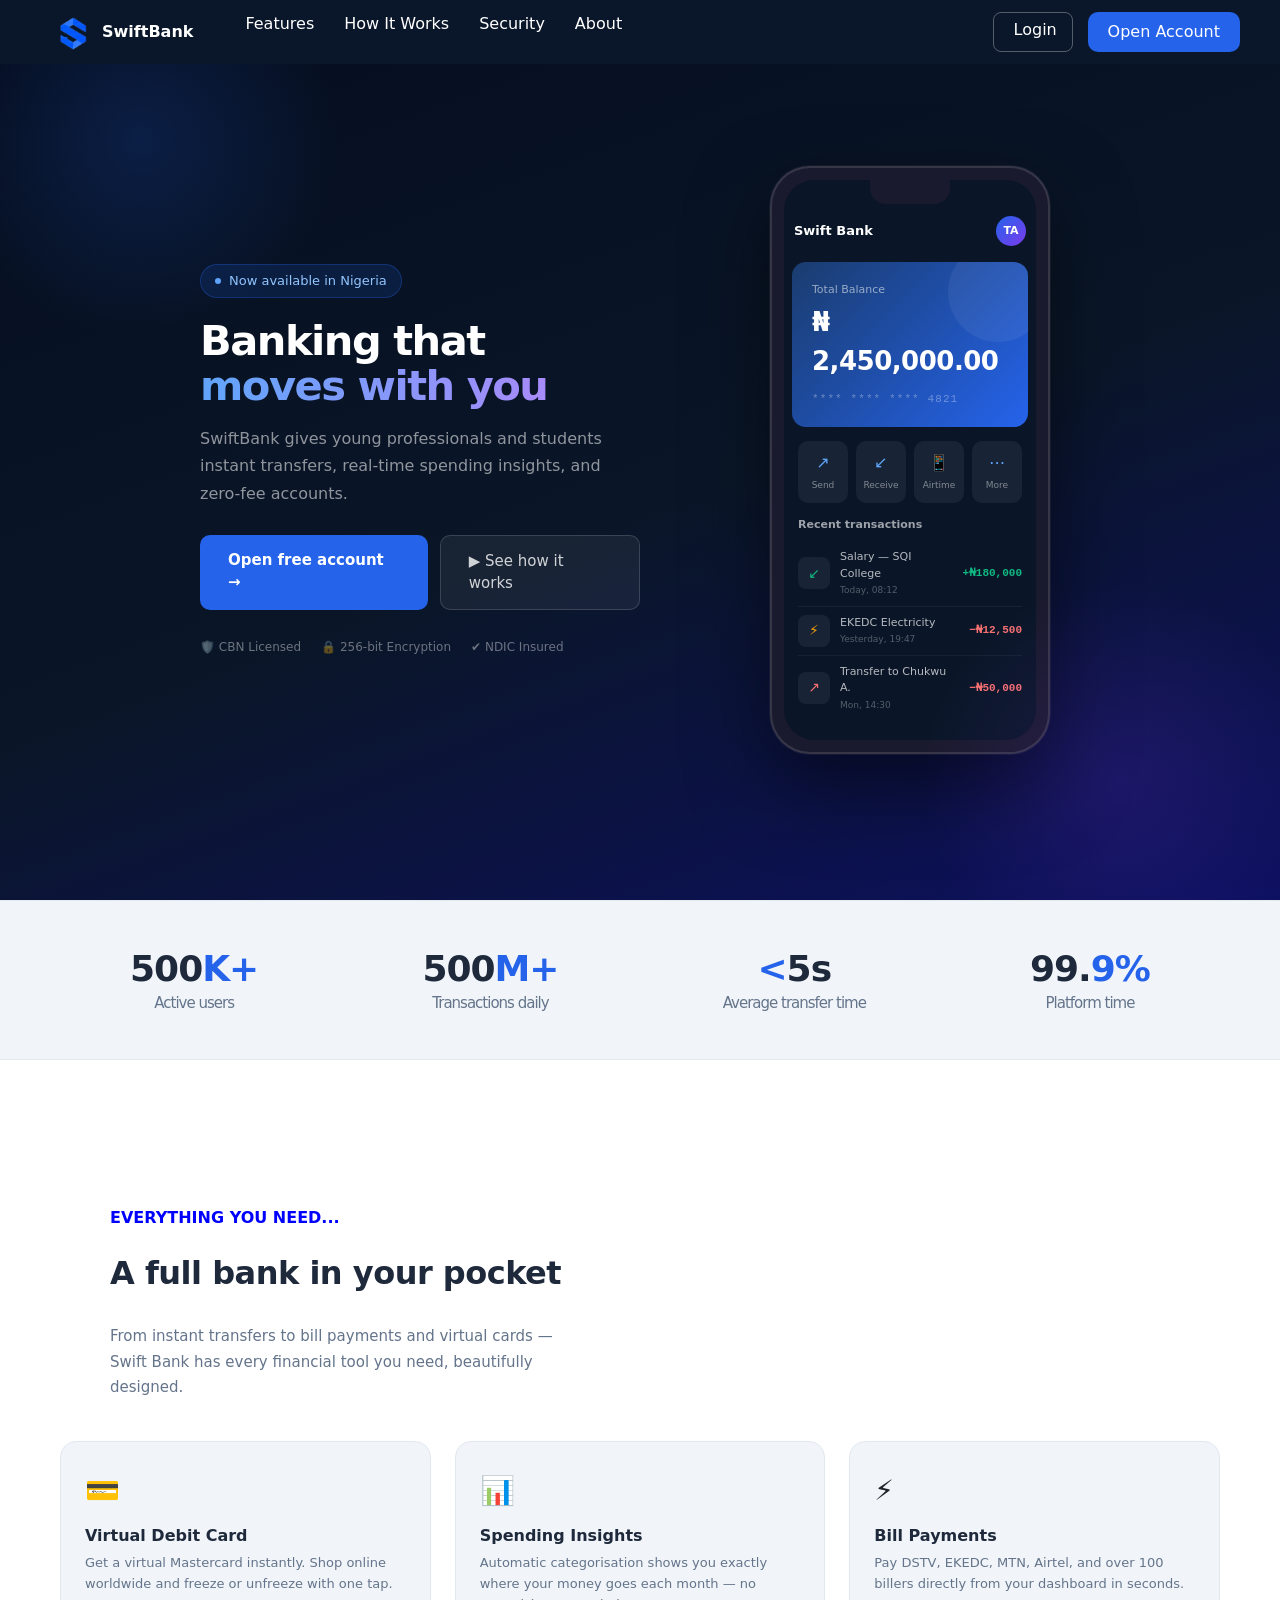
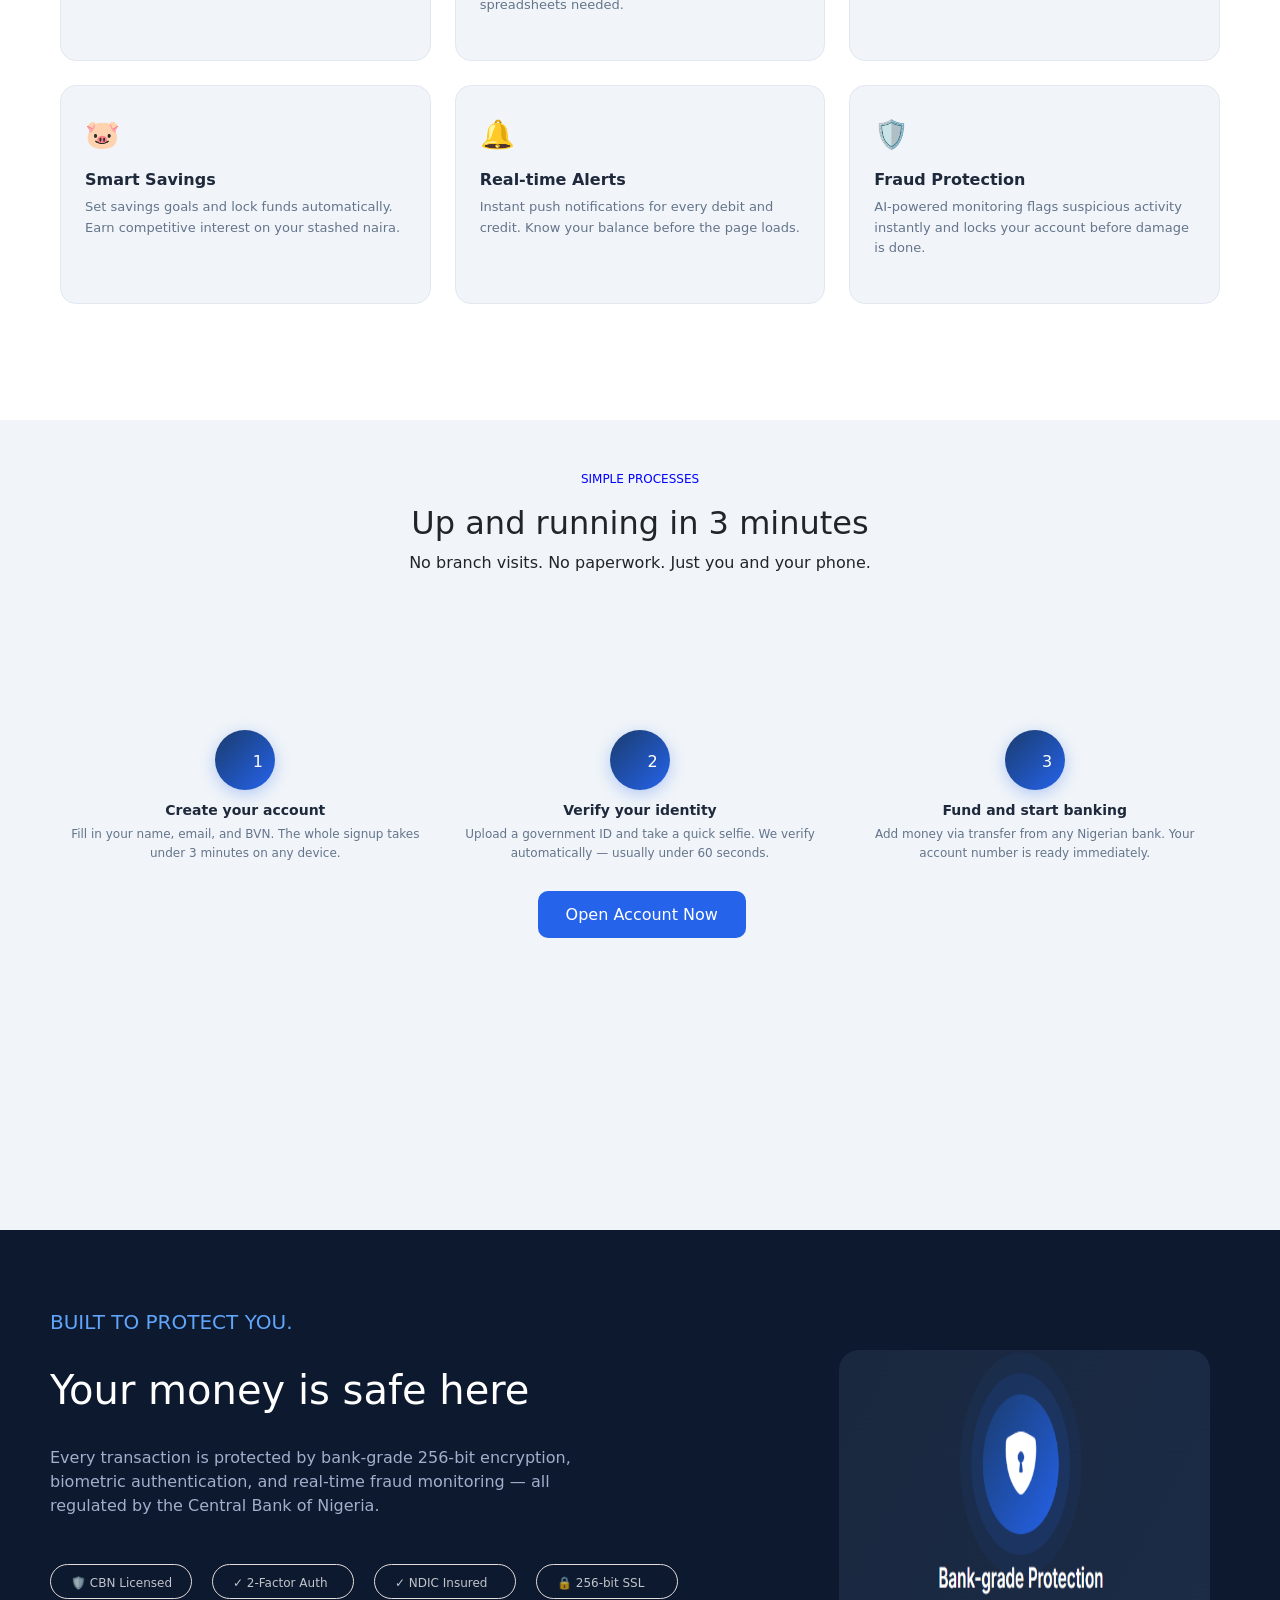
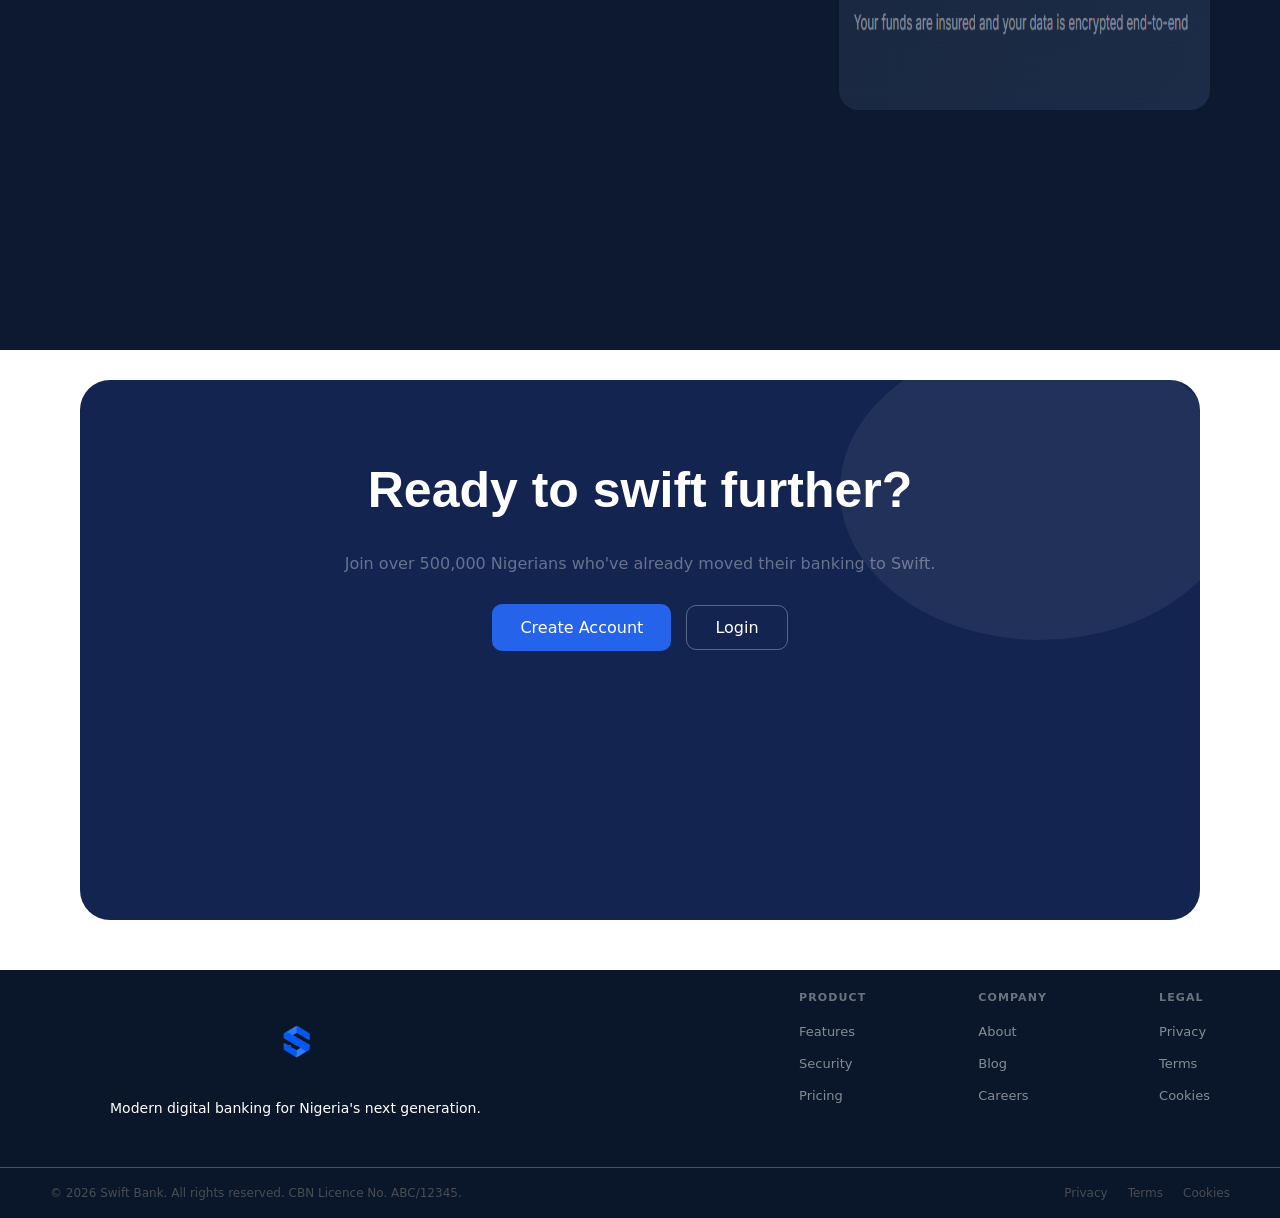
==== index.html @ 0f67ac50 "SwiftBank app with Firebase integration" ====
<!doctype html>
<html lang="en">
  <head>
    <meta charset="UTF-8" />
    <meta name="viewport" content="width=device-width, initial-scale=1.0" />
    <title>Document</title>
    <link rel="stylesheet" href="./CSS/index.css" />
    <link
      href="https://cdn.jsdelivr.net/npm/bootstrap@5.3.8/dist/css/bootstrap.min.css"
      rel="stylesheet"
      integrity="sha384-sRIl4kxILFvY47J16cr9ZwB07vP4J8+LH7qKQnuqkuIAvNWLzeN8tE5YBujZqJLB"
      crossorigin="anonymous"
    />
  </head>
  <body>
    <nav class="nav-head">
      <div class="nav-head1">
        <div class="nav-head2">
          <img src="./Assets/swiftlogo.png" alt="" />
          <span class="name">SwiftBank</span>
        </div>

        <div>
          <ul class="list-head">
            <li class="list">
              <a href="#features">Features</a>
            </li>
            <li class="list">
              <a href="#how">How It Works</a>
            </li>
            <li class="list">
              <a href="#security">Security</a>
            </li>
            <li class="list">
              <a href="#">About</a>
            </li>
          </ul>
        </div>
      </div>
      <div class="navgin">
        <a class="semii-navgin" id="login" href="sign-in.html">Login</a>
        <a class="semi-navgin" href="sign-up.html">Open Account</a>
      </div>
      <button class="hamburger" id="hamburgerBtn">
        <i class="bi bi-list"></i>
      </button>
    </nav>

    <!-- SECTION 1 -->
    <section class="hero" id="home">
      <div class="hero-inner">
        <div class="hero-left">
          <div class="hero-left1">
            <span class="dot"></span> Now available in Nigeria
          </div>
          <h1>Banking that <span class="highlight">moves with you</span></h1>
          <p>
            SwiftBank gives young professionals and students instant transfers,
            real-time spending insights, and zero-fee accounts.
          </p>
          <div class="hero-btns">
            <a href="sign-up.html" class="btn-primary-hero"
              >Open free account →</a
            >
            <a href="#how" class="btn-outline-hero">▶ See how it works</a>
          </div>
          <div class="hero-trust">
            <span>🛡 CBN Licensed</span>
            <span>🔒 256-bit Encryption</span>
            <span>✔ NDIC Insured</span>
          </div>
        </div>

        <div class="hero-right">
          <div class="phone-frame">
            <div class="phone-screen">
              <div class="phone-notch"></div>

              <div class="dp-header">
                <span class="dp-logo">Swift Bank</span>
                <div class="dp-avatar">TA</div>
              </div>

              <div class="dp-balance">
                <div class="dp-bal-label">Total Balance</div>
                <div class="dp-bal-amount">₦ 2,450,000.00</div>
                <div class="dp-bal-acct">**** **** **** 4821</div>
              </div>

              <div class="dash-content">
                <div class="dp-actions">
                  <div class="dp-action">
                    <span class="dp-action-icon">↗</span>
                    <span>Send</span>
                  </div>
                  <div class="dp-action">
                    <span class="dp-action-icon">↙</span>
                    <span>Receive</span>
                  </div>
                  <div class="dp-action">
                    <span class="dp-action-icon">📱</span>
                    <span>Airtime</span>
                  </div>
                  <div class="dp-action">
                    <span class="dp-action-icon">⋯</span>
                    <span>More</span>
                  </div>
                </div>

                <div class="dp-txn-title">Recent transactions</div>

                <div class="dp-txn">
                  <div class="dp-txn-icon green">↙</div>
                  <div class="dp-txn-info">
                    <div class="dp-txn-name">Salary — SQI College</div>
                    <div class="dp-txn-date">Today, 08:12</div>
                  </div>
                  <div class="dp-txn-amt green">+₦180,000</div>
                </div>

                <div class="dp-txn">
                  <div class="dp-txn-icon gold">⚡</div>
                  <div class="dp-txn-info">
                    <div class="dp-txn-name">EKEDC Electricity</div>
                    <div class="dp-txn-date">Yesterday, 19:47</div>
                  </div>
                  <div class="dp-txn-amt red">−₦12,500</div>
                </div>

                <div class="dp-txn">
                  <div class="dp-txn-icon red">↗</div>
                  <div class="dp-txn-info">
                    <div class="dp-txn-name">Transfer to Chukwu A.</div>
                    <div class="dp-txn-date">Mon, 14:30</div>
                  </div>
                  <div class="dp-txn-amt red">−₦50,000</div>
                </div>
              </div>
            </div>
          </div>
        </div>
      </div>
    </section>

    <!-- SECTION 2 -->
    <section class="container1">
      <div>
        500<span class="cont1a">K+</span> <br />
        <small class="how">Active users</small>
      </div>
      <div>
        500<span class="cont1a">M+</span> <br />
        <small class="how">Transactions daily</small>
      </div>
      <div>
        <span class="cont1a"><</span>5s <br />
        <small class="how">Average transfer time</small>
      </div>
      <div>
        99.<span class="cont1a">9%</span> <br />
        <small class="how">Platform time</small>
      </div>
    </section>

    <!-- SECTION 3 -->
    <section id="features" class="container3">
      <div class="container3a">
        <b style="color: blue">EVERYTHING YOU NEED...</b>
        <br /><br />
        <h1>A full bank in your pocket</h1>
        <br />
        <p>
          From instant transfers to bill payments and virtual cards — Swift Bank
          has every financial tool you need, beautifully designed.
        </p>
      </div>
      <br />

      <div class="container3b">
        <div class="container3bb">
          <span class="feat-icon">💳</span>
          <h3>Virtual Debit Card</h3>
          <p>
            Get a virtual Mastercard instantly. Shop online worldwide and freeze
            or unfreeze with one tap.
          </p>
        </div>
        <div class="container3bb">
          <span class="feat-icon">📊</span>
          <h3>Spending Insights</h3>
          <p>
            Automatic categorisation shows you exactly where your money goes
            each month — no spreadsheets needed.
          </p>
        </div>
        <div class="container3bb">
          <span class="feat-icon">⚡</span>
          <h3>Bill Payments</h3>
          <p>
            Pay DSTV, EKEDC, MTN, Airtel, and over 100 billers directly from
            your dashboard in seconds.
          </p>
        </div>
      </div>
      <br />
      <div class="container3b">
        <div class="container3bb">
          <span class="feat-icon">🐷</span>
          <h3>Smart Savings</h3>
          <p>
            Set savings goals and lock funds automatically. Earn competitive
            interest on your stashed naira.
          </p>
        </div>
        <div class="container3bb">
          <span class="feat-icon">🔔</span>
          <h3>Real-time Alerts</h3>
          <p>
            Instant push notifications for every debit and credit. Know your
            balance before the page loads.
          </p>
        </div>
        <div class="container3bb">
          <span class="feat-icon">🛡️</span>
          <h3>Fraud Protection</h3>
          <p>
            AI-powered monitoring flags suspicious activity instantly and locks
            your account before damage is done.
          </p>
        </div>
      </div>
    </section>

    <!-- Section 4 -->
    <section id="how" class="container4">
      <div class="container4-a">
        <p class="smp">SIMPLE PROCESSES</p>
        <h2>Up and running in 3 minutes</h2>
        <p>No branch visits. No paperwork. Just you and your phone.</p>
      </div>

      <div class="steps-wrap">
        <div class="step-item">
          <div class="one"><p>1</p></div>
          <h3>Create your account</h3>
          <small
            >Fill in your name, email, and BVN. The whole signup takes under 3
            minutes on any device.</small
          >
        </div>
        <div class="step-item">
          <div class="one"><p>2</p></div>
          <h3>Verify your identity</h3>
          <small
            >Upload a government ID and take a quick selfie. We verify
            automatically — usually under 60 seconds.</small
          >
        </div>
        <div class="step-item">
          <div class="one"><p>3</p></div>
          <h3>Fund and start banking</h3>
          <small
            >Add money via transfer from any Nigerian bank. Your account number
            is ready immediately.</small
          >
        </div>
      </div>

      <a href="sign-up.html" class="cnt4">Open Account Now</a>
    </section>

    <!-- Section 5 -->
    <section id="security" class="container5">
      <div class="cont5a1">
        <h5 style="color: #60a5fa">BUILT TO PROTECT YOU.</h5>
        <br />
        <h1 style="font-size: 40px">Your money is safe here</h1>
        <br />
        <p>
          Every transaction is protected by bank-grade 256-bit encryption,
          biometric authentication, and real-time fraud monitoring — all
          regulated by the Central Bank of Nigeria.
        </p>
        <div class="cont5a">
          <div class="cont5b">
            <small>🛡 CBN Licensed</small>
          </div>
          <div class="cont5b">
            <small>✓ 2-Factor Auth</small>
          </div>
          <div class="cont5b">
            <small>✓ NDIC Insured</small>
          </div>
          <div class="cont5b">
            <small>🔒 256-bit SSL</small>
          </div>
        </div>
      </div>
      <div class="cont5a2">
        <img src="./Assets/secure.png" alt="" />
      </div>
    </section>

    <!-- Section6     -->
    <section class="container6">
      <div class="cont6a">
        <h1>Ready to swift further?</h1>
        <br />
        <p>
          Join over 500,000 Nigerians who've already moved their banking to
          Swift.
        </p>
      </div>
      <br />
      <div class="ctan">
        <a href="sign-up.html" class="create">Create Account</a>
        <a href="sign-in.html" class="log">Login</a>
      </div>
    </section>

    <!-- FOOT -->
    <footer>
      <div class="foot1">
        <div class="foot1a">
          <img src="./Assets/swiftlogo.png" alt="" />
          <!-- <span class="name">SwiftBank</span> -->
           <br>
          <small>Modern digital banking for Nigeria's next generation.</small>
        </div>
        <div class="footlink">
          <ul class="semi-footlink">
            <p>PRODUCT</p>
            <li><a class="link" href="">Features</a></li>
            <li><a class="link" href="">Security</a></li>
            <li><a class="link" href="">Pricing</a></li>
          </ul>
          <ul class="semi-footlink">
            <p>COMPANY</p>
            <li><a class="link" href="">About</a></li>
            <li><a class="link" href="">Blog</a></li>
            <li><a class="link" href="">Careers</a></li>
          </ul>
          <ul class="semi-footlink">
            <p>LEGAL</p>
            <li><a class="link" href="">Privacy</a></li>
            <li><a class="link" href="">Terms</a></li>
            <li><a class="link" href="">Cookies</a></li>
          </ul>
        </div>
      </div>
  
      <hr />
      <div class="foot2">
        <p>© 2026 Swift Bank. All rights reserved. CBN Licence No. ABC/12345.</p>
        <ul>
          <li><a class="oo" href="">Privacy</a></li>
          <li><a class="oo" href="">Terms</a></li>
          <li><a class="oo" href="">Cookies</a></li>
        </ul>
      </div>
    </footer>

    <script>
      const hamburgerBtn = document.getElementById("hamburgerBtn");
      const navHead = document.querySelector(".nav-head");

      hamburgerBtn.addEventListener("click", () => {
        navHead.classList.toggle("menu-open");
      });
    </script>
  </body>
</html>
---- CSS/index.css ----
*{
  margin: 0;
  padding: 0;
  box-sizing: border-box;
}
.nav-head{
  background-color: #0A172A;
  color: white;
  display: flex;
  align-items: center;
  height: 64px;
  position: fixed;
  top: 0;
  left: 0;
  right: 0;
  z-index: 1000; 
}
.nav-head1{
  display: flex;
  justify-content: center;
  align-items: center;
  gap: 20px;
  margin-left: 50px;
}
.nav-head2 {
  display: flex;
  align-items: center;
  gap: 8px;
}
.nav-head2 img {
  width: 44px;
  height: 44px;
  object-fit: contain;
}
.name {
  color: white;
  font-size: 16px;
  font-weight: 700;
}
.list-head{
  list-style: none;
  display: flex;
  gap: 30px;
}
.list a{
  text-decoration: none;
  color: white;
}
.list a:hover {
  color: rgba(255,255,255,0.8);
  background: rgba(255,255,255,0.07);
  padding: 6px 12px;
  border-radius: 8px;
}
.navgin {
  margin-left: auto;
  margin-right: 40px;
  display: flex;
  /* align-items: center; */
  gap: 10px;
  /* color: white; */
}
.semii-navgin {
  width: 80px;
  height: 40px;
  background: transparent;
  color: white;
  border: 1px solid rgba(255,255,255,0.3);
  border-radius: 8px;
  cursor: pointer;
  text-decoration: none;
  padding: 5px 20px;

  /* padding: auto; */
  /* align-items: center; */
}
.semi-navgin{
  padding: 0 20px;
  width: auto;
  height: 40px;
  background-color: #2563EB;
  border: none;
  border-radius: 10px;
  color: white;
  margin-left: 5px;
  text-decoration: none;
  padding: 8px 20px;

}
.hamburger{
  display: none;
}
@media (max-width: 768px) {
  .hamburger{
    display: block;
    /* margin-right: 16px */
    margin: auto;
  border: none;
  font-size: 24px;
  cursor: pointer;
  padding: 4px;
  }
}

.hero {
  background: linear-gradient(160deg, #040D1E 0%, #0A1628 55%, #0D1060 100%);
  min-height: 100vh;
  display: flex;
  align-items: center;
  position: relative;
  overflow: hidden;
  padding-top: 80px;
  padding-bottom: 60px;
}
.hero::before {
  content: '';
  position: absolute;
  top: -60px; left: -60px;
  width: 400px; height: 400px;
  background: radial-gradient(circle, rgba(37,99,235,0.18) 0%, transparent 70%);
  border-radius: 50%;
  pointer-events: none;
}
.hero::after {
  content: '';
  position: absolute;
  bottom: -80px; right: -40px;
  width: 400px; height: 400px;
  background: radial-gradient(circle, rgba(124,58,237,0.15) 0%, transparent 70%);
  border-radius: 50%;
  pointer-events: none;
}
.hero-inner {
  max-width: 1200px;
  margin: 0 auto;
  padding: 60px 32px;
  display: flex;
  align-items: center;
  gap: 100px;
}
.hero-left{ 
  flex: 1; 
}
.hero-right{ 
  flex: 0 0 340px; 
}
.hero h1 {
  font-size: 2.6rem;
  font-weight: 800;
  color: white;
  line-height: 1.1;
  letter-spacing: -1.5px;
  margin-bottom: 16px;
  max-width: 500px;
}
.hero-left1{
  display: inline-flex;
  align-items: center;
  gap: 8px;
  background: rgba(37,99,235,0.15);
  border: 1px solid rgba(37,99,235,0.3);
  color: #93C5FD;
  font-size: 13px;
  padding: 6px 14px;
  border-radius: 40px;
  margin-bottom: 20px;
}
.dot {
  width: 6px; 
  height: 6px;
  background: #60A5FA;
  border-radius: 50%;
  display: inline-block;
}
.highlight {
  background: linear-gradient(90deg, #60A5FA, #A78BFA);
  -webkit-background-clip: text;
  -webkit-text-fill-color: transparent;
  background-clip: text;
}

.hero p {
  color: rgba(255,255,255,0.55);
  font-size: 16px;
  line-height: 1.7;
  max-width: 460px;
  margin-bottom: 28px;
}
.hero-btns {
  display: flex;
  gap: 12px;
  margin-bottom: 28px;
}
.btn-primary-hero {
  background: #2563EB;
  color: white;
  font-weight: 600;
  font-size: 15px;
  padding: 14px 28px;
  border-radius: 10px;
  text-decoration: none;
  transition: background 0.2s;
}
.btn-primary-hero:hover{ 
  background: #1D4ED8; 
}
.btn-outline-hero {
  background: rgba(255,255,255,0.06);
  border: 1px solid rgba(255,255,255,0.15);
  color: rgba(255,255,255,0.8);
  font-size: 15px;
  padding: 14px 28px;
  border-radius: 10px;
  text-decoration: none;
}
.hero-trust {
  display: flex;
  gap: 20px;
  flex-wrap: wrap;
}
.hero-trust span {
  font-size: 12px;
  color: rgba(255,255,255,0.4);
}
.hero-right {
  overflow: visible;
  display: flex;
  align-items: center;
  justify-content: center;
}
.phone-frame {
  width: 280px;
  max-height: none;
  background: #1a1a2e;
  border-radius: 40px;
  padding: 12px;
  border: 2px solid rgba(255,255,255,0.12);
  box-shadow: 0 0 0 1px rgba(255,255,255,0.05), 0 32px 80px rgba(0,0,0,0.5);
  position: relative;
}
.phone-screen {
  background: #0A1628;
  border-radius: 30px;
  overflow: hidden;
  min-height: 400px;
  position: relative;
}
.phone-notch {
  width: 80px;
  height: 24px;
  background: #1a1a2e;
  border-radius: 0 0 16px 16px;
  margin: 0 auto 12px;
}
.dash-content {
  padding: 0 14px 20px;
}
.dp-header {
  display: flex;
  justify-content: space-between;
  align-items: center;
  margin-bottom: 16px;
}
.dp-logo {
  font-size: 13px;
  font-weight: 700;
  color: white;
  padding-left: 10px;
}
.dp-avatar {
  width: 30px;
  height: 30px;
  border-radius: 50%;
  background: linear-gradient(135deg, #2563eb, #7c3aed);
  display: flex;
  align-items: center;
  justify-content: center;
  font-size: 11px;
  font-weight: 600;
  color: white;
  margin-right: 10px;
}
.dp-balance {
  background: linear-gradient(135deg, #1a3c6e 0%, #2563eb 100%);
  border-radius: 14px;
  padding: 20px;
  margin: 0 8px 14px 8px;
  position: relative;
  overflow: hidden;
}
.dp-balance::after {
  content: '';
  position: absolute;
  top: -20px; right: -20px;
  width: 100px; height: 100px;
  border-radius: 50%;
  background: rgba(255, 255, 255, 0.06);
}
.dp-bal-label {
  font-size: 11px;
  color: rgba(255, 255, 255, 0.55);
  margin-bottom: 4px;
}
.dp-bal-amount {
  font-size: 26px;
  font-weight: 700;
  color: white;
  letter-spacing: -0.5px;
}
.dp-bal-acct {
  font-size: 11px;
  color: rgba(255, 255, 255, 0.35);
  margin-top: 10px;
  font-family: monospace;
  letter-spacing: 0.1em;
}
.dp-actions {
  display: grid;
  grid-template-columns: repeat(4, 1fr);
  gap: 8px;
  margin-bottom: 14px;
}
.dp-action {
  background: rgba(255, 255, 255, 0.06);
  border-radius: 10px;
  padding: 10px 6px;
  text-align: center;
  display: flex;
  flex-direction: column;
  align-items: center;
  gap: 4px;
}
.dp-action-icon {
  font-size: 16px;
  color: #60a5fa;
  display: block;
}
.dp-action span:last-child {
  font-size: 9px;
  color: rgba(255, 255, 255, 0.45);
}
.dp-txn-title {
  font-size: 11px;
  font-weight: 600;
  color: rgba(255, 255, 255, 0.6);
  margin-bottom: 8px;
}
.dp-txn {
  display: flex;
  align-items: center;
  gap: 10px;
  padding: 8px 0;
  border-bottom: 1px solid rgba(255, 255, 255, 0.05);
}
.dp-txn:last-child {
  border-bottom: none;
}
.dp-txn-icon {
  width: 32px;
  height: 32px;
  border-radius: 8px;
  background: rgba(255, 255, 255, 0.06);
  display: flex;
  align-items: center;
  justify-content: center;
  font-size: 14px;
  flex-shrink: 0;
}
.dp-txn-icon.green { 
  color: #10b981; 
}
.dp-txn-icon.red{ 
  color: #f87171; 
}
.dp-txn-icon.gold{ 
  color: #f59e0b; 
}
.dp-txn-info{ 
  flex: 1; 
}
.dp-txn-name {
  font-size: 11px;
  color: rgba(255, 255, 255, 0.7);
}
.dp-txn-date {
  font-size: 9px;
  color: rgba(255, 255, 255, 0.3);
  margin-top: 2px;
}
.dp-txn-amt {
  font-size: 11px;
  font-weight: 600;
  font-family: monospace;
  flex-shrink: 0;
}
.dp-txn-amt.green{ 
  color: #10b981; 
}
.dp-txn-amt.red{ 
  color: #f87171; 
}

.container1 {
  display: flex;
  justify-content: space-around;
  align-items: center;
  text-align: center;
  background: #F1F5F9;
  border-top: 1px solid #E2E8F0;
  border-bottom: 1px solid #E2E8F0;
  padding: 48px 24px;
  flex-wrap: wrap;
  gap: 24px;
  padding: 48px 60px;
}
.container1 div {
  font-size: 36px;
  font-weight: 800;
  color: #1E293B;
  letter-spacing: -1px;
  line-height: 1.1;
}
.cont1a {
  color: #2563EB;
}
.how {
  display: block;
  font-size: 15px;
  font-weight: 400;
  color: #64748B;
  margin-top: 6px;
}

.container3{
  height: auto;
}
.container3a{
  margin-top: 50px;
  margin-left: 50px;
}
.container3a p{
  width: 42%;
}
 .container3 {
  padding: 96px 60px;
  background: white;
}
.container3a h1 {
  font-size: 32px;
  font-weight: 800;
  color: #1E293B;
  letter-spacing: -0.5px;
  max-width: 500px;
}
.container3a p {
  font-size: 15px;
  color: #64748B;
  max-width: 500px;
  line-height: 1.7;
}
.container3b {
  display: grid;
  grid-template-columns: repeat(3, 1fr);
  gap: 24px;
}

.container3bb {
  background: #F1F5F9;
  border: 1px solid #E2E8F0;
  border-radius: 16px;
  padding: 28px 24px;
  transition: all 0.25s;
  position: relative;
  overflow: hidden;
}

.container3bb:hover {
  transform: translateY(-4px);
  box-shadow: 0 8px 32px rgba(37,99,235,0.15);
  border-color: transparent;
  background: white;
}
.feat-icon {
  font-size: 28px;
  display: block;
  margin-bottom: 14px;
}
.container3bb h3 {
  font-size: 16px;
  font-weight: 600;
  color: #1E293B;
  margin-bottom: 8px;
}
.container3bb p {
  font-size: 13px;
  color: #64748B;
  line-height: 1.6;
}
@media (max-width: 768px) {
  .container3b {
    grid-template-columns: 1fr;
    
  }
  .container3bb:hover{
    transform: translateY(-3px);
    box-shadow: 0 8px 32px rgba(37,99,235,0.15);
    border-color: transparent;
    border: 2px solid blue;
    background: white;
  }
}

.container4{
  height: 90vh;
  background-color: #F1F5F9;
  margin-top: 10px;
}
.container4-a{
  height: 30vh;
  margin-top: 20px;
  text-align: center;
}
.smp{
  padding-top: 50px;
  color: blue;
  font-size: 12px;
}
.one{
  width: 60px;
  height: 60px;
  border-radius: 50%;
  background: linear-gradient(135deg, #1A3C6E, #2563EB);
  box-shadow: 0 4px 16px rgba(37,99,235,0.3); 
}
.steps-wrap {
  display: flex;
  justify-content: space-evenly;
  align-items: flex-start;
  padding: 40px 60px;
  gap: 24px;
}
.step-item {
  display: flex;
  flex-direction: column;
  align-items: center;
  text-align: center;
  flex: 1;
}
.step-item h3 {
  font-size: 14px;
  font-weight: 600;
  color: #1E293B;
  margin: 12px 0 6px;
}
.step-item small {
  font-size: 12px;
  color: #64748B;
  line-height: 1.6;
}
@media (max-width: 768px) {
  .steps-wrap {
    flex-direction: column;
    align-items: center;
    padding: 24px 20px;
    gap: 32px;
  }

  .step-item {
    width: 100%;
    max-width: 320px;
  }
}
.one p{
  padding: 20px 0 0 25px;
  color: white;
}
/* .bibi small{
  display: block;
  font-size: 12px;
  color: #64748B;
  margin-top: 6px;
  font-weight: 400;
  line-height: 1.6;
} */
.cnt4{
  margin: 50px 0 0 42%;
  width: 25%;
  height: 40px;
  border-radius: 10px;
  background-color: #2563EB;
  color: white;
  border: none;
  text-decoration: none;
  padding: 14px 28px;
}

.container5{
  height: 80vh;
  background-color: #0C192E;
  color: white;
  display: flex;
}
.cont5a1{
  padding: 80px 0 0 50px;
}
.cont5a1 p{
  width: 70%;
  color: #a3aecc;
}
.cont5a{
  display: flex;
  gap: 20px;
  padding-top: 30px;
  color: rgb(122, 120, 120);
}
.cont5b{
  width: 18%;
  height: 35px;
  border-radius: 20px;
  border: 1px solid rgb(229, 219, 219);
  padding: 5px 0 0 20px;
}
.cont5b small {
  color: rgba(255,255,255,0.75);
  font-size: 12px;
}
.cont5a2{
  width: 50%;
  height: 40vh;
  margin: 120px 70px 0 0;
}
.cont5a2 img{
  width: 100%;
  height: 40vh;
  border-radius: 20px;
  cursor: cell;
}

.container6{
  height: 60vh;
  background-color: #132450;
  color: white;
  margin: 30px 80px 50px 80px;
  border-radius: 30px;
  text-align: center;
  position: relative;
  overflow: hidden;
}
.container6::after {
  content: '';
  position: absolute;
  top: -40px; right: -40px;
  width: 400px; height: 300px;
  border-radius: 50%;
  background: rgba(255, 255, 255, 0.06);
}
.cont6a h1{
  padding-top: 80px;
  font-weight: 800;
  font-size: 50px;
  font-family: 'Inter', sans-serif;
}
.cont6a p{
  text-align: center;
  color: #68728D;
}
.create{
  width: 200px;
  height: 40px;
  border-radius: 10px;
  border: none;
  background-color: #2563EB;
  color: white;
  text-decoration: none;
  padding: 14px 28px;
}
.log{
  width: 90px;
  height: 8vh;
  background-color: transparent;
  color: white;
  border: 1px solid rgba(255,255,255,0.3);
  border-radius: 10px;
  margin-left: 10px;
  padding: 12px 28px;
  cursor: pointer;
  text-decoration: none;
}

footer{
  background-color: #0A172A;
  color: white;
}
.foot1{
  margin: 0 70px 0 50px;
  display: flex;
  justify-content: space-between;
  align-items: center;
}
.foot1 > div:first-child {
  display: flex;
  flex-direction: column;
  gap: 6px;
}
.foot1a{
  display: flex;
  align-items: center;
  gap: 10px;
  padding: 48px 60px 32px;
}
.foot1a img {
  width: 44px;
  height: 44px;
  object-fit: contain;
}
.foot-tagline{
  font-size: 12px;
}
.footlink{
  display: flex;
  gap: 80px;
  align-items: center;
  /* padding-top: 20px; */
}
.semi-footlink p{
  color: rgba(255,255,255,0.4);
  font-size: 11px;
  font-weight: 600;
  letter-spacing: 0.1em;
  margin-bottom: 12px;
}
.semi-footlink li {
  margin-bottom: 8px;
  list-style: none;
}
.link {
  color: rgba(255,255,255,0.5);
  font-size: 13px;
  text-decoration: none;
  transition: color 0.2s;
}
.link:hover {
  color: white;
}
.foot2{
    display: flex;
    justify-content: space-between;
    align-items: center;
    padding-left: 50px;
    /* padding-top: 40px; */
    font-size: 12px;
}
.foot2 p{
    color: #484C54;
}
.foot2 ul{
    list-style: none;
    display: flex;
    gap: 20px;
    padding-right: 50px;
    /* color: #484C54; */
}
.oo{
    text-decoration: none;
    color: #484C54;
}

@media (max-width: 768px) {
  html, body {
  overflow-x: hidden;
}

  .list-head {
    display: none;
  }

  .nav-inner,
  .nav-head1 {
    padding: 0 16px;
  }

  .hero,
  .container {
    padding: 100px 20px 60px;
  }

  .hero h1,
  .container h1 {
    font-size: 2rem;
    line-height: 1.25;
  }

  .hero p,
  .container p {
    font-size: 14px;
  }

  .hero-btns,
  .container > div:has(button) {
    flex-direction: column;
    width: 100%;
  }

  .btn-primary-hero,
  .btn-outline-hero,
  .open-acct {
    width: 100%;
    text-align: center;
    justify-content: center;
  }

}

@media (max-width: 768px) {
  .navgin {
    display: none;
  }

  .nav-head.menu-open .list-head,
  .nav-head.menu-open .navgin {
    display: flex;
  }

  .nav-head.menu-open .list-head {
    flex-direction: column;
    position: absolute;
    top: 64px;
    left: 0;
    right: 0;
    background: #0A172A;
    /* background-color: transparent; */
    opacity: 0.9;
    border-top: 1px solid #1D4ED8;
    border-radius: 50px;
    padding: 20px;
    gap: 16px;
    z-index: 999;
    text-align: center;
  }
  
  .nav-head.menu-open .navgin {
    flex-direction: column;
    position: absolute;
    border-bottom: 1px solid #1D4ED8;
    border-radius: 50px;
    opacity: 0.9;
    /* top: calc(64px + 220px); */
    top: calc(64px + 150px);
    left: 0;
    right: 0;
    background: #0A172A;
    padding: 0 20px 20px;
    gap: 10px;
    margin: 0;
    z-index: 999;
  }
}

@media (max-width: 768px) {

  .hero-inner,
  .container {
    flex-direction: column;
  }

  .hero-right,
  .phone-frame {
    width: 100%;
    max-width: 280px;
    margin: 40px auto 0;
  }

  .hero-left {
    width: 100%;
  }

}

@media (max-width: 768px) {

  .hero-right,
  .phone-frame {
    display: none;
  }

}
@media (max-width: 768px) {
  .container1 {
    display: none;
  }
}
@media (max-width: 768px) {
  .container3{
    width: auto;
  }
  .container3a{
    margin-left: 0;
    width: 100%;
    font-size: 18px;
  }
  .container3a b{
    font-size: 16px;
  }
  .container3a p{
    width: 100%;
    font-size: 15px;
  }

}

@media (max-width: 768px) {

  .container4-a h2, p{
    font-size: 14px;
  }
  .steps,
  .container4-c {
    grid-template-columns: 1fr;
    flex-direction: column;
    gap: 32px;
  }

  .container4-b {
    flex-direction: column;
    gap: 32px;
  }

  .step,
  .bibi {
    padding: 0 16px;
  }
  .cnt4{
    width: 150px;
    margin: 0 0 20px 80px;
  }

}


@media (max-width: 768px) {

  .container4,
  .container5{
    height: auto;
    min-height: auto;
  }

  .container5 {
    flex-direction: column;
  }
  .cont5a1 p{
    width: 80%;
  }
  .cont5b{
    display: none;
    /* width: 25%;
    font-size: 10px;
    display: flex;
    justify-content: center;
    align-items: center; */
  }
  .cont5a2 {
    width: 100%;
    height: auto;
    margin: 30px 0;
  }

  .cont5a2 img {
    width: 80%;
    height: auto;
    margin-left: 30px;
  }

}

@media (max-width: 768px) {
  .container6{
    height: auto;
    width: 90%;
    margin-left: 15px;

  }
  .cont6a h1{
    font-size: 30px;
  }
  .cont6a p{
    padding: 0 20px 0 20px;
    font-size: 14px;
  }
  .ctan{
    display: grid;
    justify-content: center;
    align-items: center;
    
  }
  .create{
    width: 120px;
    margin-top: 10px;
    margin-left: 10px;
  }
  .log{
    width: 120px;
    margin-top: 10px;
    margin-bottom: 30px;

  }
}

@media (max-width: 768px) {
  footer{
    height: auto;
    min-height: auto;
    width: 100%;
  }
  .foot1a{
    /* width: auto; */
    margin: 0;

  }
}
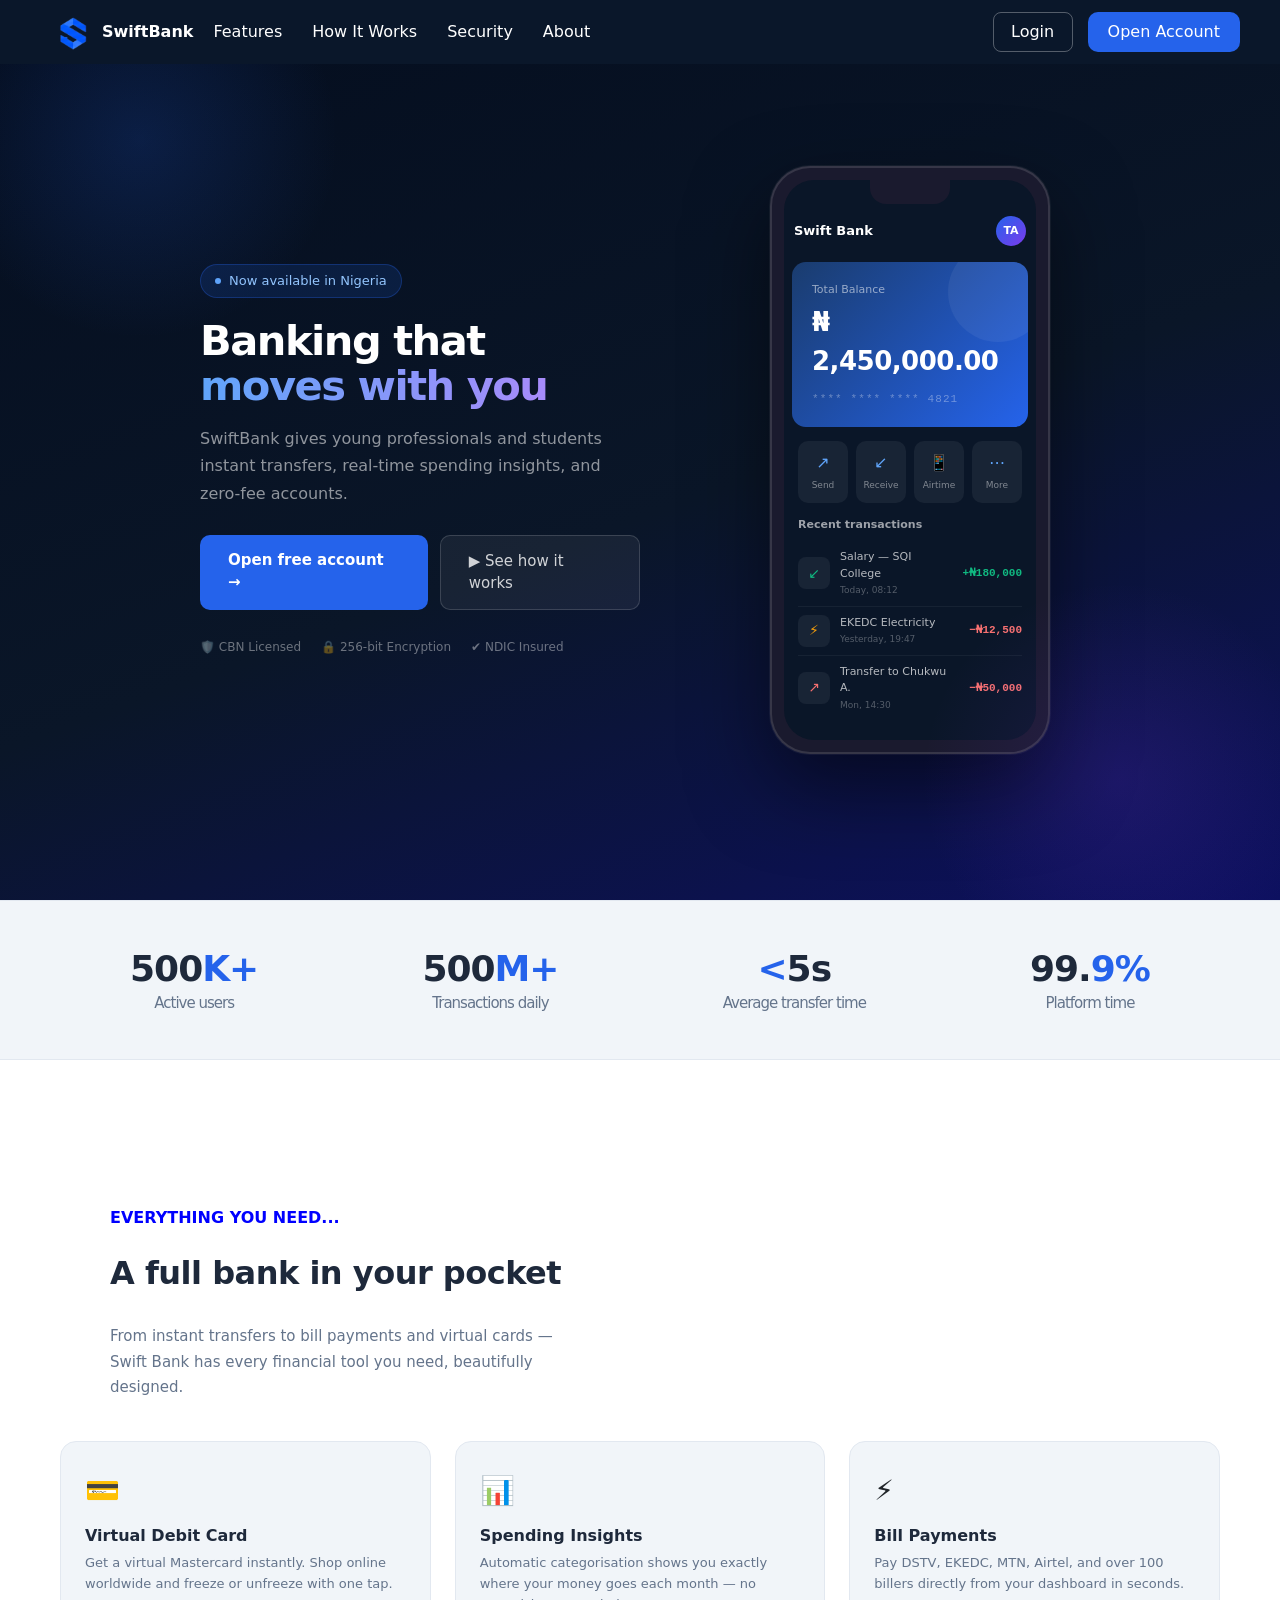
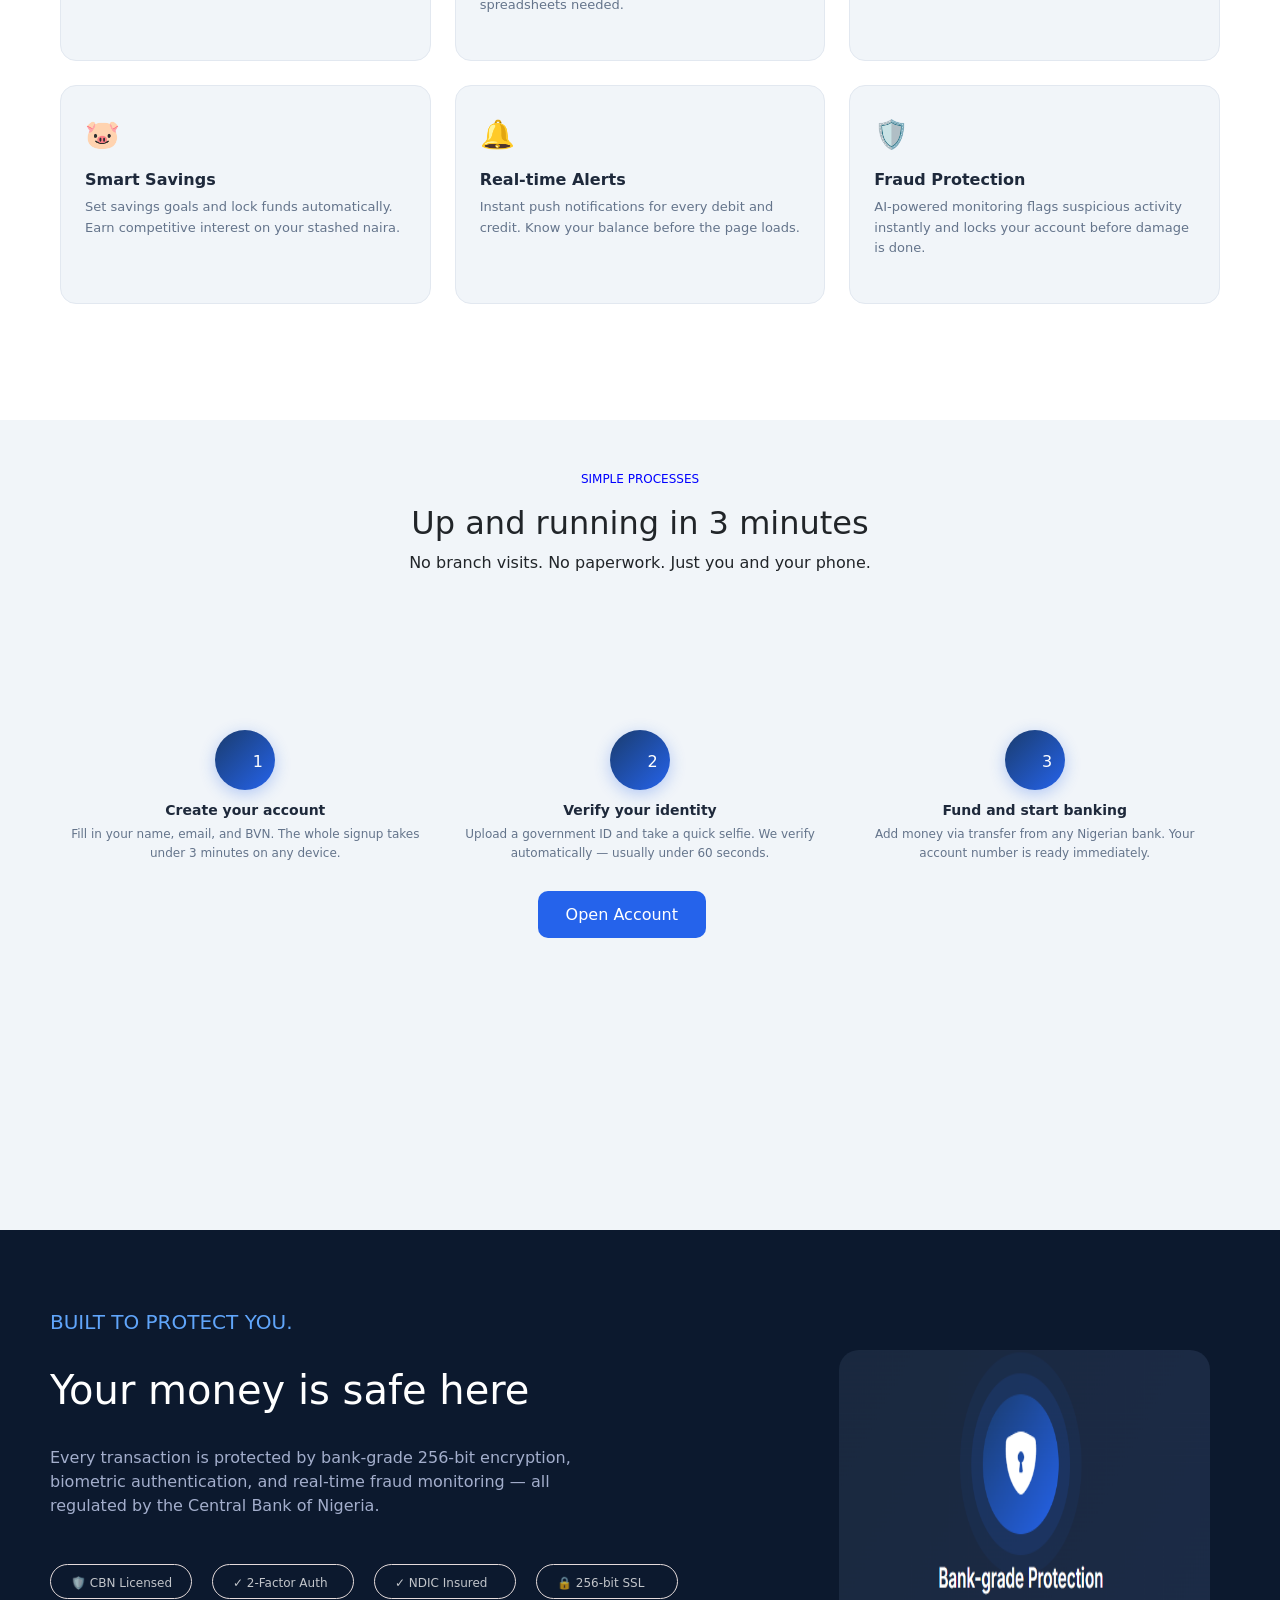
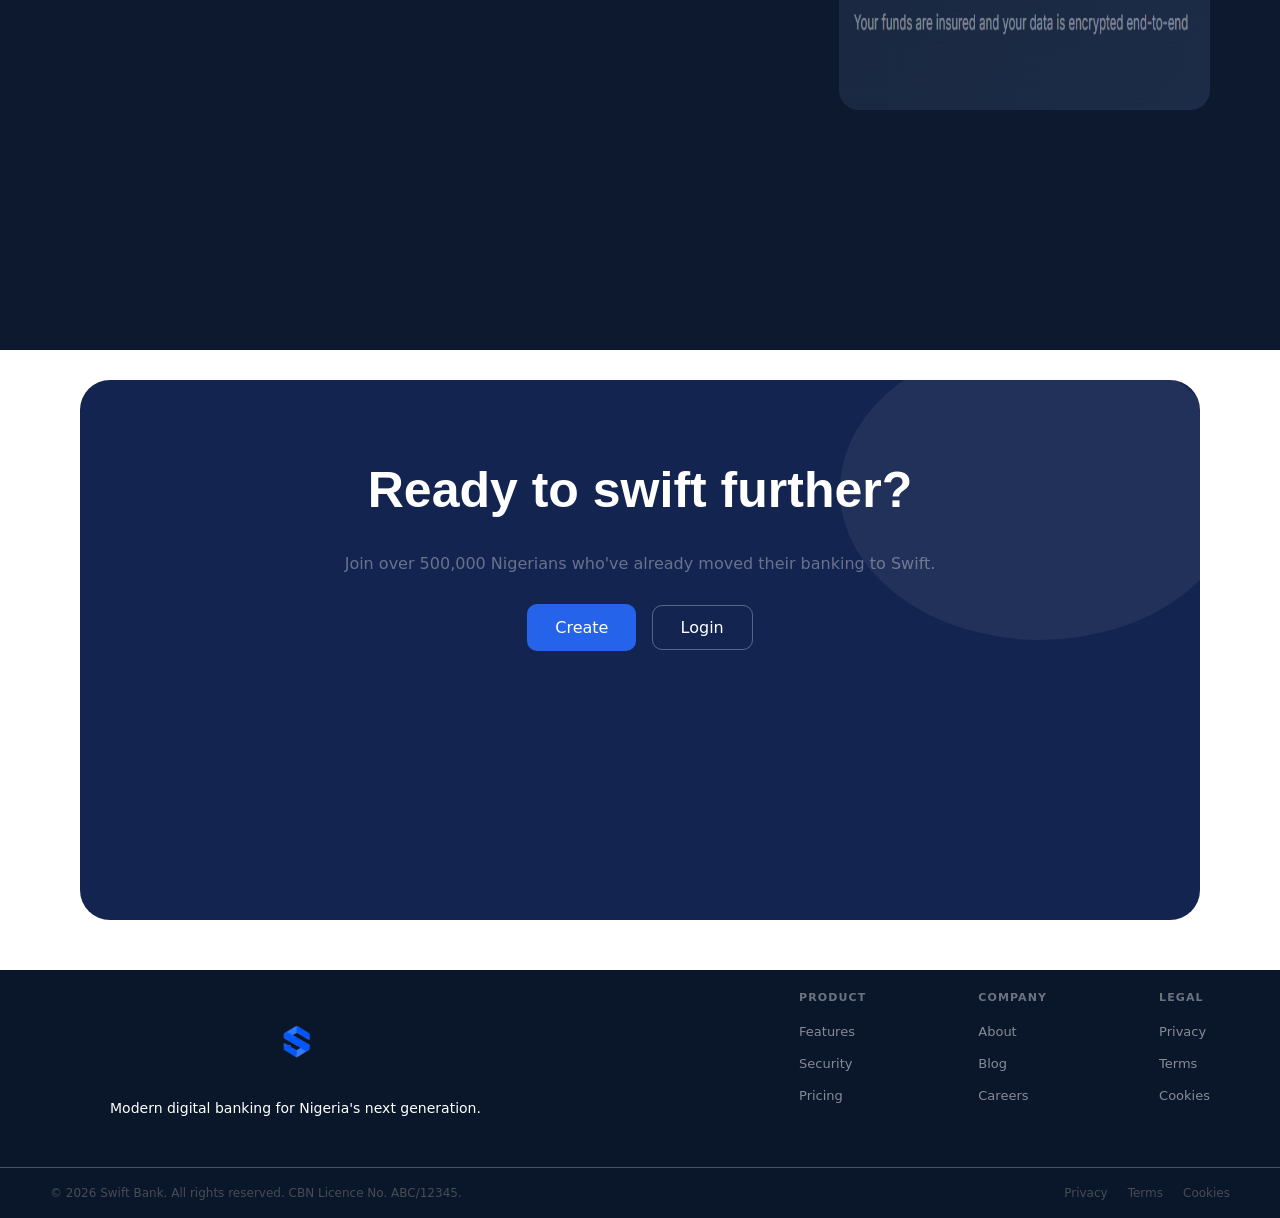
==== commit 8578e47b: "fix: mobile navbar, footer and section layout" ====
--- a/index.html
+++ b/index.html
@@ -14,37 +14,33 @@
   </head>
   <body>
     <nav class="nav-head">
-      <div class="nav-head1">
-        <div class="nav-head2">
-          <img src="./Assets/swiftlogo.png" alt="" />
-          <span class="name">SwiftBank</span>
-        </div>
-
-        <div>
-          <ul class="list-head">
-            <li class="list">
-              <a href="#features">Features</a>
-            </li>
-            <li class="list">
-              <a href="#how">How It Works</a>
-            </li>
-            <li class="list">
-              <a href="#security">Security</a>
-            </li>
-            <li class="list">
-              <a href="#">About</a>
-            </li>
-          </ul>
-        </div>
-      </div>
-      <div class="navgin">
-        <a class="semii-navgin" id="login" href="sign-in.html">Login</a>
-        <a class="semi-navgin" href="sign-up.html">Open Account</a>
-      </div>
-      <button class="hamburger" id="hamburgerBtn">
-        <i class="bi bi-list"></i>
-      </button>
-    </nav>
+      <a class="nav-head2" href="#home">
+        <img src="./Assets/swiftlogo.png" alt="SwiftBank logo" />
+        <span class="name">SwiftBank</span>
+      </a>
+
+      <div class="nav-menu" id="navMenu">
+        <ul class="list-head">
+          <li class="list"><a href="#features">Features</a></li>
+          <li class="list"><a href="#how">How It Works</a></li>
+          <li class="list"><a href="#security">Security</a></li>
+          <li class="list"><a href="#">About</a></li>
+        </ul>
+
+        <div class="navgin">
+          <a class="semii-navgin" id="login" href="sign-in.html">Login</a>
+          <a class="semi-navgin" href="sign-up.html">Open Account</a>
+        </div>
+      </div>
+
+      <button
+        class="hamburger"
+        id="hamburgerBtn"
+        aria-label="Toggle menu"
+        aria-expanded="false"
+        aria-controls="navMenu"
+      >☰</button>
+</nav>
 
     <!-- SECTION 1 -->
     <section class="hero" id="home">
@@ -266,7 +262,7 @@
         </div>
       </div>
 
-      <a href="sign-up.html" class="cnt4">Open Account Now</a>
+      <a href="sign-up.html" class="cnt4">Open Account</a>
     </section>
 
     <!-- Section 5 -->
@@ -313,7 +309,7 @@
       </div>
       <br />
       <div class="ctan">
-        <a href="sign-up.html" class="create">Create Account</a>
+        <a href="sign-up.html" class="create">Create</a>
         <a href="sign-in.html" class="log">Login</a>
       </div>
     </section>
--- a/CSS/index.css
+++ b/CSS/index.css
@@ -1,10 +1,10 @@
-*{
+* {
   margin: 0;
   padding: 0;
   box-sizing: border-box;
 }
-.nav-head{
-  background-color: #0A172A;
+.nav-head {
+  background-color: #0a172a;
   color: white;
   display: flex;
   align-items: center;
@@ -13,9 +13,9 @@
   top: 0;
   left: 0;
   right: 0;
-  z-index: 1000; 
-}
-.nav-head1{
+  z-index: 1000;
+}
+.nav-head1 {
   display: flex;
   justify-content: center;
   align-items: center;
@@ -37,18 +37,18 @@
   font-size: 16px;
   font-weight: 700;
 }
-.list-head{
+.list-head {
   list-style: none;
   display: flex;
   gap: 30px;
 }
-.list a{
+.list a {
   text-decoration: none;
   color: white;
 }
 .list a:hover {
-  color: rgba(255,255,255,0.8);
-  background: rgba(255,255,255,0.07);
+  color: rgba(255, 255, 255, 0.8);
+  background: rgba(255, 255, 255, 0.07);
   padding: 6px 12px;
   border-radius: 8px;
 }
@@ -56,54 +56,47 @@
   margin-left: auto;
   margin-right: 40px;
   display: flex;
-  /* align-items: center; */
   gap: 10px;
-  /* color: white; */
 }
 .semii-navgin {
   width: 80px;
   height: 40px;
   background: transparent;
   color: white;
-  border: 1px solid rgba(255,255,255,0.3);
+  border: 1px solid rgba(255, 255, 255, 0.3);
   border-radius: 8px;
   cursor: pointer;
   text-decoration: none;
   padding: 5px 20px;
-
-  /* padding: auto; */
-  /* align-items: center; */
-}
-.semi-navgin{
+}
+.semi-navgin {
   padding: 0 20px;
   width: auto;
   height: 40px;
-  background-color: #2563EB;
+  background-color: #2563eb;
   border: none;
   border-radius: 10px;
   color: white;
   margin-left: 5px;
   text-decoration: none;
   padding: 8px 20px;
-
-}
-.hamburger{
+}
+.hamburger {
   display: none;
 }
 @media (max-width: 768px) {
-  .hamburger{
+  .hamburger {
     display: block;
-    /* margin-right: 16px */
     margin: auto;
-  border: none;
-  font-size: 24px;
-  cursor: pointer;
-  padding: 4px;
+    border: none;
+    font-size: 24px;
+    cursor: pointer;
+    padding: 4px;
   }
 }
 
 .hero {
-  background: linear-gradient(160deg, #040D1E 0%, #0A1628 55%, #0D1060 100%);
+  background: linear-gradient(160deg, #040d1e 0%, #0a1628 55%, #0d1060 100%);
   min-height: 100vh;
   display: flex;
   align-items: center;
@@ -113,20 +106,32 @@
   padding-bottom: 60px;
 }
 .hero::before {
-  content: '';
+  content: "";
   position: absolute;
-  top: -60px; left: -60px;
-  width: 400px; height: 400px;
-  background: radial-gradient(circle, rgba(37,99,235,0.18) 0%, transparent 70%);
+  top: -60px;
+  left: -60px;
+  width: 400px;
+  height: 400px;
+  background: radial-gradient(
+    circle,
+    rgba(37, 99, 235, 0.18) 0%,
+    transparent 70%
+  );
   border-radius: 50%;
   pointer-events: none;
 }
 .hero::after {
-  content: '';
+  content: "";
   position: absolute;
-  bottom: -80px; right: -40px;
-  width: 400px; height: 400px;
-  background: radial-gradient(circle, rgba(124,58,237,0.15) 0%, transparent 70%);
+  bottom: -80px;
+  right: -40px;
+  width: 400px;
+  height: 400px;
+  background: radial-gradient(
+    circle,
+    rgba(124, 58, 237, 0.15) 0%,
+    transparent 70%
+  );
   border-radius: 50%;
   pointer-events: none;
 }
@@ -138,11 +143,11 @@
   align-items: center;
   gap: 100px;
 }
-.hero-left{ 
-  flex: 1; 
-}
-.hero-right{ 
-  flex: 0 0 340px; 
+.hero-left {
+  flex: 1;
+}
+.hero-right {
+  flex: 0 0 340px;
 }
 .hero h1 {
   font-size: 2.6rem;
@@ -153,34 +158,34 @@
   margin-bottom: 16px;
   max-width: 500px;
 }
-.hero-left1{
+.hero-left1 {
   display: inline-flex;
   align-items: center;
   gap: 8px;
-  background: rgba(37,99,235,0.15);
-  border: 1px solid rgba(37,99,235,0.3);
-  color: #93C5FD;
+  background: rgba(37, 99, 235, 0.15);
+  border: 1px solid rgba(37, 99, 235, 0.3);
+  color: #93c5fd;
   font-size: 13px;
   padding: 6px 14px;
   border-radius: 40px;
   margin-bottom: 20px;
 }
 .dot {
-  width: 6px; 
+  width: 6px;
   height: 6px;
-  background: #60A5FA;
+  background: #60a5fa;
   border-radius: 50%;
   display: inline-block;
 }
 .highlight {
-  background: linear-gradient(90deg, #60A5FA, #A78BFA);
+  background: linear-gradient(90deg, #60a5fa, #a78bfa);
   -webkit-background-clip: text;
   -webkit-text-fill-color: transparent;
   background-clip: text;
 }
 
 .hero p {
-  color: rgba(255,255,255,0.55);
+  color: rgba(255, 255, 255, 0.55);
   font-size: 16px;
   line-height: 1.7;
   max-width: 460px;
@@ -192,7 +197,7 @@
   margin-bottom: 28px;
 }
 .btn-primary-hero {
-  background: #2563EB;
+  background: #2563eb;
   color: white;
   font-weight: 600;
   font-size: 15px;
@@ -201,13 +206,13 @@
   text-decoration: none;
   transition: background 0.2s;
 }
-.btn-primary-hero:hover{ 
-  background: #1D4ED8; 
+.btn-primary-hero:hover {
+  background: #1d4ed8;
 }
 .btn-outline-hero {
-  background: rgba(255,255,255,0.06);
-  border: 1px solid rgba(255,255,255,0.15);
-  color: rgba(255,255,255,0.8);
+  background: rgba(255, 255, 255, 0.06);
+  border: 1px solid rgba(255, 255, 255, 0.15);
+  color: rgba(255, 255, 255, 0.8);
   font-size: 15px;
   padding: 14px 28px;
   border-radius: 10px;
@@ -220,7 +225,7 @@
 }
 .hero-trust span {
   font-size: 12px;
-  color: rgba(255,255,255,0.4);
+  color: rgba(255, 255, 255, 0.4);
 }
 .hero-right {
   overflow: visible;
@@ -234,12 +239,14 @@
   background: #1a1a2e;
   border-radius: 40px;
   padding: 12px;
-  border: 2px solid rgba(255,255,255,0.12);
-  box-shadow: 0 0 0 1px rgba(255,255,255,0.05), 0 32px 80px rgba(0,0,0,0.5);
+  border: 2px solid rgba(255, 255, 255, 0.12);
+  box-shadow:
+    0 0 0 1px rgba(255, 255, 255, 0.05),
+    0 32px 80px rgba(0, 0, 0, 0.5);
   position: relative;
 }
 .phone-screen {
-  background: #0A1628;
+  background: #0a1628;
   border-radius: 30px;
   overflow: hidden;
   min-height: 400px;
@@ -289,10 +296,12 @@
   overflow: hidden;
 }
 .dp-balance::after {
-  content: '';
+  content: "";
   position: absolute;
-  top: -20px; right: -20px;
-  width: 100px; height: 100px;
+  top: -20px;
+  right: -20px;
+  width: 100px;
+  height: 100px;
   border-radius: 50%;
   background: rgba(255, 255, 255, 0.06);
 }
@@ -366,17 +375,17 @@
   font-size: 14px;
   flex-shrink: 0;
 }
-.dp-txn-icon.green { 
-  color: #10b981; 
-}
-.dp-txn-icon.red{ 
-  color: #f87171; 
-}
-.dp-txn-icon.gold{ 
-  color: #f59e0b; 
-}
-.dp-txn-info{ 
-  flex: 1; 
+.dp-txn-icon.green {
+  color: #10b981;
+}
+.dp-txn-icon.red {
+  color: #f87171;
+}
+.dp-txn-icon.gold {
+  color: #f59e0b;
+}
+.dp-txn-info {
+  flex: 1;
 }
 .dp-txn-name {
   font-size: 11px;
@@ -393,11 +402,11 @@
   font-family: monospace;
   flex-shrink: 0;
 }
-.dp-txn-amt.green{ 
-  color: #10b981; 
-}
-.dp-txn-amt.red{ 
-  color: #f87171; 
+.dp-txn-amt.green {
+  color: #10b981;
+}
+.dp-txn-amt.red {
+  color: #f87171;
 }
 
 .container1 {
@@ -405,9 +414,9 @@
   justify-content: space-around;
   align-items: center;
   text-align: center;
-  background: #F1F5F9;
-  border-top: 1px solid #E2E8F0;
-  border-bottom: 1px solid #E2E8F0;
+  background: #f1f5f9;
+  border-top: 1px solid #e2e8f0;
+  border-bottom: 1px solid #e2e8f0;
   padding: 48px 24px;
   flex-wrap: wrap;
   gap: 24px;
@@ -416,45 +425,45 @@
 .container1 div {
   font-size: 36px;
   font-weight: 800;
-  color: #1E293B;
+  color: #1e293b;
   letter-spacing: -1px;
   line-height: 1.1;
 }
 .cont1a {
-  color: #2563EB;
+  color: #2563eb;
 }
 .how {
   display: block;
   font-size: 15px;
   font-weight: 400;
-  color: #64748B;
+  color: #64748b;
   margin-top: 6px;
 }
 
-.container3{
+.container3 {
   height: auto;
 }
-.container3a{
+.container3a {
   margin-top: 50px;
   margin-left: 50px;
 }
-.container3a p{
+.container3a p {
   width: 42%;
 }
- .container3 {
+.container3 {
   padding: 96px 60px;
   background: white;
 }
 .container3a h1 {
   font-size: 32px;
   font-weight: 800;
-  color: #1E293B;
+  color: #1e293b;
   letter-spacing: -0.5px;
   max-width: 500px;
 }
 .container3a p {
   font-size: 15px;
-  color: #64748B;
+  color: #64748b;
   max-width: 500px;
   line-height: 1.7;
 }
@@ -465,8 +474,8 @@
 }
 
 .container3bb {
-  background: #F1F5F9;
-  border: 1px solid #E2E8F0;
+  background: #f1f5f9;
+  border: 1px solid #e2e8f0;
   border-radius: 16px;
   padding: 28px 24px;
   transition: all 0.25s;
@@ -476,7 +485,7 @@
 
 .container3bb:hover {
   transform: translateY(-4px);
-  box-shadow: 0 8px 32px rgba(37,99,235,0.15);
+  box-shadow: 0 8px 32px rgba(37, 99, 235, 0.15);
   border-color: transparent;
   background: white;
 }
@@ -488,49 +497,48 @@
 .container3bb h3 {
   font-size: 16px;
   font-weight: 600;
-  color: #1E293B;
+  color: #1e293b;
   margin-bottom: 8px;
 }
 .container3bb p {
   font-size: 13px;
-  color: #64748B;
+  color: #64748b;
   line-height: 1.6;
 }
 @media (max-width: 768px) {
   .container3b {
     grid-template-columns: 1fr;
-    
-  }
-  .container3bb:hover{
+  }
+  .container3bb:hover {
     transform: translateY(-3px);
-    box-shadow: 0 8px 32px rgba(37,99,235,0.15);
+    box-shadow: 0 8px 32px rgba(37, 99, 235, 0.15);
     border-color: transparent;
     border: 2px solid blue;
     background: white;
   }
 }
 
-.container4{
+.container4 {
   height: 90vh;
-  background-color: #F1F5F9;
+  background-color: #f1f5f9;
   margin-top: 10px;
 }
-.container4-a{
+.container4-a {
   height: 30vh;
   margin-top: 20px;
   text-align: center;
 }
-.smp{
+.smp {
   padding-top: 50px;
   color: blue;
   font-size: 12px;
 }
-.one{
+.one {
   width: 60px;
   height: 60px;
   border-radius: 50%;
-  background: linear-gradient(135deg, #1A3C6E, #2563EB);
-  box-shadow: 0 4px 16px rgba(37,99,235,0.3); 
+  background: linear-gradient(135deg, #1a3c6e, #2563eb);
+  box-shadow: 0 4px 16px rgba(37, 99, 235, 0.3);
 }
 .steps-wrap {
   display: flex;
@@ -549,12 +557,12 @@
 .step-item h3 {
   font-size: 14px;
   font-weight: 600;
-  color: #1E293B;
+  color: #1e293b;
   margin: 12px 0 6px;
 }
 .step-item small {
   font-size: 12px;
-  color: #64748B;
+  color: #64748b;
   line-height: 1.6;
 }
 @media (max-width: 768px) {
@@ -570,50 +578,42 @@
     max-width: 320px;
   }
 }
-.one p{
+.one p {
   padding: 20px 0 0 25px;
   color: white;
 }
-/* .bibi small{
-  display: block;
-  font-size: 12px;
-  color: #64748B;
-  margin-top: 6px;
-  font-weight: 400;
-  line-height: 1.6;
-} */
-.cnt4{
+.cnt4 {
   margin: 50px 0 0 42%;
   width: 25%;
   height: 40px;
   border-radius: 10px;
-  background-color: #2563EB;
+  background-color: #2563eb;
   color: white;
   border: none;
   text-decoration: none;
   padding: 14px 28px;
 }
 
-.container5{
+.container5 {
   height: 80vh;
-  background-color: #0C192E;
-  color: white;
-  display: flex;
-}
-.cont5a1{
+  background-color: #0c192e;
+  color: white;
+  display: flex;
+}
+.cont5a1 {
   padding: 80px 0 0 50px;
 }
-.cont5a1 p{
+.cont5a1 p {
   width: 70%;
   color: #a3aecc;
 }
-.cont5a{
+.cont5a {
   display: flex;
   gap: 20px;
   padding-top: 30px;
   color: rgb(122, 120, 120);
 }
-.cont5b{
+.cont5b {
   width: 18%;
   height: 35px;
   border-radius: 20px;
@@ -621,22 +621,22 @@
   padding: 5px 0 0 20px;
 }
 .cont5b small {
-  color: rgba(255,255,255,0.75);
+  color: rgba(255, 255, 255, 0.75);
   font-size: 12px;
 }
-.cont5a2{
+.cont5a2 {
   width: 50%;
   height: 40vh;
   margin: 120px 70px 0 0;
 }
-.cont5a2 img{
+.cont5a2 img {
   width: 100%;
   height: 40vh;
   border-radius: 20px;
   cursor: cell;
 }
 
-.container6{
+.container6 {
   height: 60vh;
   background-color: #132450;
   color: white;
@@ -647,39 +647,41 @@
   overflow: hidden;
 }
 .container6::after {
-  content: '';
+  content: "";
   position: absolute;
-  top: -40px; right: -40px;
-  width: 400px; height: 300px;
+  top: -40px;
+  right: -40px;
+  width: 400px;
+  height: 300px;
   border-radius: 50%;
   background: rgba(255, 255, 255, 0.06);
 }
-.cont6a h1{
+.cont6a h1 {
   padding-top: 80px;
   font-weight: 800;
   font-size: 50px;
-  font-family: 'Inter', sans-serif;
-}
-.cont6a p{
+  font-family: "Inter", sans-serif;
+}
+.cont6a p {
   text-align: center;
-  color: #68728D;
-}
-.create{
+  color: #68728d;
+}
+.create {
   width: 200px;
   height: 40px;
   border-radius: 10px;
   border: none;
-  background-color: #2563EB;
+  background-color: #2563eb;
   color: white;
   text-decoration: none;
   padding: 14px 28px;
 }
-.log{
+.log {
   width: 90px;
-  height: 8vh;
+  height: 40px;
   background-color: transparent;
   color: white;
-  border: 1px solid rgba(255,255,255,0.3);
+  border: 1px solid rgba(255, 255, 255, 0.3);
   border-radius: 10px;
   margin-left: 10px;
   padding: 12px 28px;
@@ -687,11 +689,11 @@
   text-decoration: none;
 }
 
-footer{
-  background-color: #0A172A;
-  color: white;
-}
-.foot1{
+footer {
+  background-color: #0a172a;
+  color: white;
+}
+.foot1 {
   margin: 0 70px 0 50px;
   display: flex;
   justify-content: space-between;
@@ -702,7 +704,7 @@
   flex-direction: column;
   gap: 6px;
 }
-.foot1a{
+.foot1a {
   display: flex;
   align-items: center;
   gap: 10px;
@@ -713,17 +715,16 @@
   height: 44px;
   object-fit: contain;
 }
-.foot-tagline{
+.foot-tagline {
   font-size: 12px;
 }
-.footlink{
+.footlink {
   display: flex;
   gap: 80px;
   align-items: center;
-  /* padding-top: 20px; */
-}
-.semi-footlink p{
-  color: rgba(255,255,255,0.4);
+}
+.semi-footlink p {
+  color: rgba(255, 255, 255, 0.4);
   font-size: 11px;
   font-weight: 600;
   letter-spacing: 0.1em;
@@ -734,7 +735,7 @@
   list-style: none;
 }
 .link {
-  color: rgba(255,255,255,0.5);
+  color: rgba(255, 255, 255, 0.5);
   font-size: 13px;
   text-decoration: none;
   transition: color 0.2s;
@@ -742,33 +743,32 @@
 .link:hover {
   color: white;
 }
-.foot2{
-    display: flex;
-    justify-content: space-between;
-    align-items: center;
-    padding-left: 50px;
-    /* padding-top: 40px; */
-    font-size: 12px;
-}
-.foot2 p{
-    color: #484C54;
-}
-.foot2 ul{
-    list-style: none;
-    display: flex;
-    gap: 20px;
-    padding-right: 50px;
-    /* color: #484C54; */
-}
-.oo{
-    text-decoration: none;
-    color: #484C54;
-}
-
-@media (max-width: 768px) {
-  html, body {
-  overflow-x: hidden;
-}
+.foot2 {
+  display: flex;
+  justify-content: space-between;
+  align-items: center;
+  padding-left: 50px;
+  font-size: 12px;
+}
+.foot2 p {
+  color: #484c54;
+}
+.foot2 ul {
+  list-style: none;
+  display: flex;
+  gap: 20px;
+  padding-right: 50px;
+}
+.oo {
+  text-decoration: none;
+  color: #484c54;
+}
+
+@media (max-width: 768px) {
+  html,
+  body {
+    overflow-x: hidden;
+  }
 
   .list-head {
     display: none;
@@ -808,7 +808,6 @@
     text-align: center;
     justify-content: center;
   }
-
 }
 
 @media (max-width: 768px) {
@@ -827,28 +826,26 @@
     top: 64px;
     left: 0;
     right: 0;
-    background: #0A172A;
-    /* background-color: transparent; */
+    background: #0a172a;
     opacity: 0.9;
-    border-top: 1px solid #1D4ED8;
+    border-top: 1px solid #1d4ed8;
     border-radius: 50px;
     padding: 20px;
     gap: 16px;
     z-index: 999;
     text-align: center;
   }
-  
+
   .nav-head.menu-open .navgin {
     flex-direction: column;
     position: absolute;
-    border-bottom: 1px solid #1D4ED8;
+    border-bottom: 1px solid #1d4ed8;
     border-radius: 50px;
     opacity: 0.9;
-    /* top: calc(64px + 220px); */
     top: calc(64px + 150px);
     left: 0;
     right: 0;
-    background: #0A172A;
+    background: #0a172a;
     padding: 0 20px 20px;
     gap: 10px;
     margin: 0;
@@ -857,7 +854,6 @@
 }
 
 @media (max-width: 768px) {
-
   .hero-inner,
   .container {
     flex-direction: column;
@@ -873,16 +869,13 @@
   .hero-left {
     width: 100%;
   }
-
-}
-
-@media (max-width: 768px) {
-
+}
+
+@media (max-width: 768px) {
   .hero-right,
   .phone-frame {
     display: none;
   }
-
 }
 @media (max-width: 768px) {
   .container1 {
@@ -890,27 +883,26 @@
   }
 }
 @media (max-width: 768px) {
-  .container3{
+  .container3 {
     width: auto;
   }
-  .container3a{
+  .container3a {
     margin-left: 0;
     width: 100%;
     font-size: 18px;
   }
-  .container3a b{
+  .container3a b {
     font-size: 16px;
   }
-  .container3a p{
+  .container3a p {
     width: 100%;
     font-size: 15px;
   }
-
-}
-
-@media (max-width: 768px) {
-
-  .container4-a h2, p{
+}
+
+@media (max-width: 768px) {
+  .container4-a h2,
+  .container4-a p {
     font-size: 14px;
   }
   .steps,
@@ -929,18 +921,17 @@
   .bibi {
     padding: 0 16px;
   }
-  .cnt4{
+  .cnt4 {
     width: 150px;
-    margin: 0 0 20px 80px;
-  }
-
-}
-
-
-@media (max-width: 768px) {
-
+    margin: auto;
+    margin-bottom: 10px;
+    display: flex;
+  }
+}
+
+@media (max-width: 768px) {
   .container4,
-  .container5{
+  .container5 {
     height: auto;
     min-height: auto;
   }
@@ -948,16 +939,11 @@
   .container5 {
     flex-direction: column;
   }
-  .cont5a1 p{
+  .cont5a1 p {
     width: 80%;
   }
-  .cont5b{
+  .cont5b {
     display: none;
-    /* width: 25%;
-    font-size: 10px;
-    display: flex;
-    justify-content: center;
-    align-items: center; */
   }
   .cont5a2 {
     width: 100%;
@@ -970,52 +956,303 @@
     height: auto;
     margin-left: 30px;
   }
-
-}
-
-@media (max-width: 768px) {
-  .container6{
+}
+
+@media (max-width: 768px) {
+  .container6 {
     height: auto;
     width: 90%;
     margin-left: 15px;
-
-  }
-  .cont6a h1{
+  }
+  .cont6a h1 {
     font-size: 30px;
   }
-  .cont6a p{
+  .cont6a p {
     padding: 0 20px 0 20px;
     font-size: 14px;
   }
-  .ctan{
+  .ctan {
     display: grid;
     justify-content: center;
     align-items: center;
-    
-  }
-  .create{
+  }
+  .create {
     width: 120px;
     margin-top: 10px;
     margin-left: 10px;
   }
-  .log{
+  .log {
     width: 120px;
     margin-top: 10px;
     margin-bottom: 30px;
-
-  }
-}
-
-@media (max-width: 768px) {
-  footer{
+  }
+}
+
+@media (max-width: 768px) {
+  footer {
     height: auto;
-    min-height: auto;
-    width: 100%;
-  }
-  .foot1a{
-    /* width: auto; */
+  }
+  .foot1a {
     margin: 0;
-
-  }
-}
-
+  }
+}
+
+
+html {
+  scroll-padding-top: 64px;
+}
+
+.nav-head2 {
+  margin-left: 50px;
+  text-decoration: none;
+  flex-shrink: 0;
+}
+.nav-menu {
+  display: flex;
+  align-items: center;
+  flex: 1;
+  margin-left: 20px;
+}
+.nav-menu .list-head {
+  margin: 0;
+  padding: 0;
+}
+.semii-navgin,
+.semi-navgin {
+  display: flex;
+  align-items: center;
+  justify-content: center;
+}
+
+/* ---------- Mobile ---------- */
+@media (max-width: 768px) {
+  .nav-head {
+    justify-content: space-between;
+    padding: 0 16px;
+  }
+  .nav-head2 {
+    margin-left: 0;
+  }
+
+  .hamburger {
+    display: block;
+    margin: 0;
+    padding: 8px 12px;
+    background: transparent;
+    color: white;
+    border: 0;
+    font-size: 26px;
+    line-height: 1;
+    cursor: pointer;
+  }
+
+  .nav-menu {
+    display: none;
+    position: absolute;
+    top: 64px;
+    left: 0;
+    right: 0;
+    flex: none;
+    flex-direction: column;
+    align-items: stretch;
+    gap: 16px;
+    margin: 0;
+    padding: 16px 20px 24px;
+    background: #0a172a;
+    border-bottom: 1px solid #1d4ed8;
+    max-height: calc(100vh - 64px);
+    overflow-y: auto;
+  }
+  .nav-head.menu-open .nav-menu {
+    display: flex;
+  }
+
+  .nav-head .nav-menu .list-head,
+  .nav-head .nav-menu .navgin {
+    display: flex;
+    position: static;
+    top: auto;
+    left: auto;
+    right: auto;
+    background: transparent;
+    opacity: 1;
+    border: 0;
+    border-radius: 0;
+    z-index: auto;
+    padding: 0;
+    margin: 0;
+  }
+  .nav-head .nav-menu .list-head {
+    flex-direction: column;
+    gap: 4px;
+    text-align: left;
+  }
+  .nav-head .nav-menu .navgin {
+    flex-direction: column;
+    gap: 10px;
+  }
+
+  .nav-menu .list a,
+  .nav-menu .list a:hover {
+    display: block;
+    padding: 12px 8px;
+  }
+
+  .semii-navgin,
+  .semi-navgin {
+    width: 100%;
+    height: 44px;
+    margin: 0;
+  }
+
+  /* Hero */
+  .hero-inner {
+    padding: 0;
+    gap: 32px;
+  }
+
+
+  .container3 {
+    padding: 48px 20px;
+  }
+  .container3a {
+    margin: 0;
+  }
+  .container3b {
+    gap: 16px;
+  }
+
+  .container4-a {
+    height: auto;
+    margin-top: 0;
+    padding: 40px 20px 0;
+  }
+  .container4-a .smp {
+    padding-top: 0;
+    font-size: 12px;
+  }
+  .container4-a h2 {
+    font-size: 1.5rem;
+  }
+  .container4 {
+    padding-bottom: 8px;
+  }
+  .cnt4 {
+    display: flex;
+    align-items: center;
+    justify-content: center;
+    width: auto;
+    max-width: 240px;
+    height: 48px;
+    margin: 24px auto 40px;
+    padding: 0 28px;
+  }
+
+  .cont5a1 {
+    padding: 48px 20px 0;
+  }
+  .cont5a1 h1 {
+    font-size: 28px !important;
+  }
+  .cont5a1 p {
+    width: 100%;
+    font-size: 14px;
+  }
+  .cont5a {
+    flex-wrap: wrap;
+    gap: 10px;
+    padding-top: 20px;
+  }
+  .cont5b {
+    display: block;
+    width: auto;
+    height: auto;
+    padding: 6px 14px;
+  }
+  .cont5a2 {
+    width: 100%;
+    height: auto;
+    margin: 0;
+    padding: 32px 20px 48px;
+  }
+  .cont5a2 img {
+    display: block;
+    width: 100%;
+    height: auto;
+    margin: 0;
+    object-fit: cover;
+  }
+
+  .container6 {
+    height: auto;
+    width: auto;
+    margin: 24px 16px 40px;
+    padding: 40px 0 32px;
+  }
+  .cont6a h1 {
+    padding-top: 0;
+    font-size: 28px;
+  }
+  .ctan {
+    display: flex;
+    flex-direction: column;
+    align-items: center;
+    gap: 12px;
+  }
+  .create,
+  .log {
+    display: flex;
+    align-items: center;
+    justify-content: center;
+    width: 100%;
+    max-width: 240px;
+    height: 48px;
+    margin: 0;
+    padding: 0;
+  }
+
+  footer hr {
+    margin: 8px 20px 16px;
+  }
+  .foot1 {
+    flex-direction: column;
+    align-items: flex-start;
+    margin: 0 20px;
+  }
+  .foot1a {
+    align-items: flex-start;
+    padding: 32px 0 16px;
+  }
+  .footlink {
+    width: 100%;
+    flex-wrap: wrap;
+    justify-content: space-between;
+    align-items: flex-start;
+    gap: 24px;
+  }
+  .semi-footlink {
+    margin: 0;
+    padding: 0;
+  }
+  .link {
+    color: rgba(255, 255, 255, 0.7);
+  }
+  .foot2 {
+    flex-direction: column;
+    align-items: flex-start;
+    gap: 12px;
+    padding: 0 20px 24px;
+  }
+  .foot2 p {
+    margin: 0;
+    font-size: 12px;
+    color: #8a93a6;
+  }
+  .foot2 ul {
+    margin: 0;
+    padding: 0;
+  }
+  .oo {
+    color: #8a93a6;
+  }
+}
